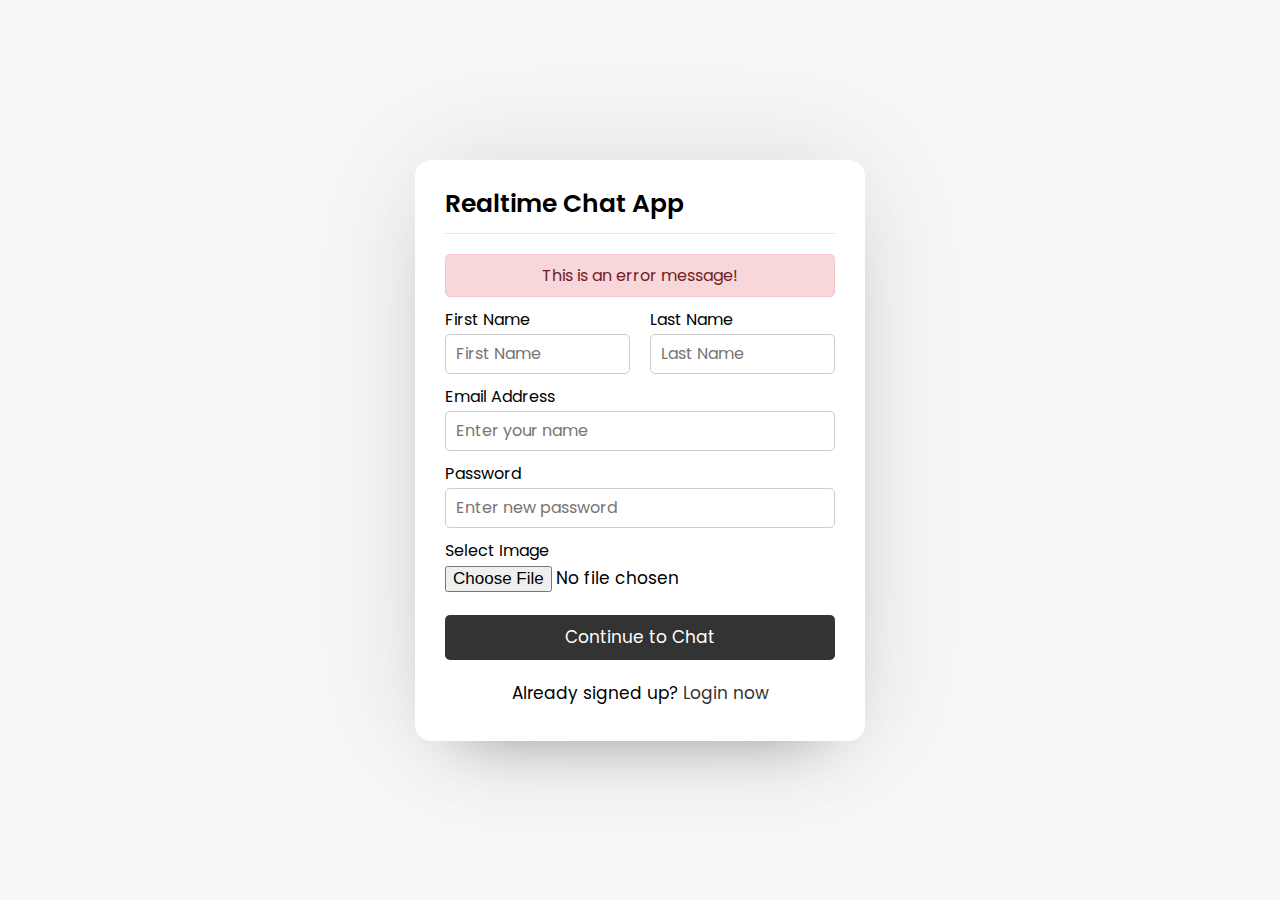
==== index.html @ 9f50fc24 "Add files via upload" ====
<!DOCTYPE html>
<html lang="en">
<head>
    <meta charset="UTF-8">
    <meta name="viewport" content="width=device-width, initial-scale=1.0">
    <link rel="stylesheet" href="style.css">
    <link rel="stylesheet" href="https://cdnjs.cloudflare.com/ajax/font-awesome/5.15.2/css/all.min.css">
    <title>Realtime Chat App</title>
</head>
<body>
    <div class="wrapper">
        <section class="form singup"> 
            <header>Realtime Chat App</header>
            <form action="#">
                <div class="error-txt">This is an error message!</div>
                <div class="name-details">
                    <div class="field input">
                        <label>First Name</label>
                        <input type="text" placeholder="First Name">
                    </div>
                    <div class="field input">
                        <label>Last Name</label>
                        <input type="text" placeholder="Last Name">
                    </div>
                </div>
                <div class="field input">
                    <label>Email Address</label>
                    <input type="text" placeholder="Enter your name">
                </div>
                <div class="field input">
                    <label>Password</label>
                    <input type="text" placeholder="Enter new password">
                </div>
                <div class="field image">
                    <label>Select Image</label>
                    <input type="file">
                </div>
                <div class="field button">
                    <input type="submit" value="Continue to Chat">
                </div>
            </form>
            <div class="link">Already signed up? <a href="#">Login now</a></div>
        </section>
    </div>
</body>
</html>
---- style.css ----
@import url('https://fonts.googleapis.com/css2?family=Poppins:ital,wght@0,100;0,200;0,300;0,400;0,500;0,600;0,700;0,800;0,900;1,100;1,200;1,300;1,400;1,500;1,600;1,700;1,800;1,900&display=swap');

* {
    margin: 0;
    padding: 0;
    box-sizing: border-box;
    text-decoration: none;
    font-family: 'Poppins', sans-serif;
}

body {
    display: flex;
    align-items: center;
    justify-content: center;
    min-height: 100vh;
    background: #f7f7f7;
}

.wrapper {
    background: #fff;
    width: 450px;
    border-radius: 16px;
    box-shadow: 0 0 128px 0 rgba(0, 0, 0, 0.1),
                0 32px 64px -48px rgba(0, 0, 0, 0.5);
    
}

/* Signup Form */

.form {
    padding: 25px 30px;
}

.form header {
    font-size: 25px;
    font-weight: 600;
    padding-bottom: 10px;
    border-bottom: 1px solid #e6e6e6;
}

.form form {
    margin: 20px 0;
}

.form form .error-txt {
    color: #721c24;
    background: #f8d7da;
    padding: 8px 10px;
    text-align: center;
    border-radius: 5px;
    margin-bottom: 10px;
    border: 1px solid #f5c6cb;
}

.form form .name-details {
    display: flex;
}

form .name-details .field:first-child {
    margin-right: 10px;
}

form .name-details .field:last-child {
    margin-left: 10px;
}

.form form .field {
    display: flex;
    flex-direction: column;
    margin-bottom: 10px;
}

.form form .field label {
    margin-bottom: 2px;
}

.form form .field input {
    outline: none;
}

.form form .input input {
    height: 40px;
    width: 100%;
    font-size: 16px;
    padding: 0 10px;
    border: 1px solid #ccc;
    border-radius: 5px;
}

.form form .image input {
    font-size: 17px;
}

.form form .button input {
    margin-top: 13px;
    height: 45px;
    border: none;
    font-size: 17px;
    font-weight: 400;
    background: #333;
    color: #fff;
    border-radius: 5px;
    cursor: pointer;
}

.form .link {
    text-align: center;
    margin: 10px 0;
    font-size: 17px;
}

.form .link a {
    color: #333;
}

.form .link a:hover {
    text-decoration: underline;
}
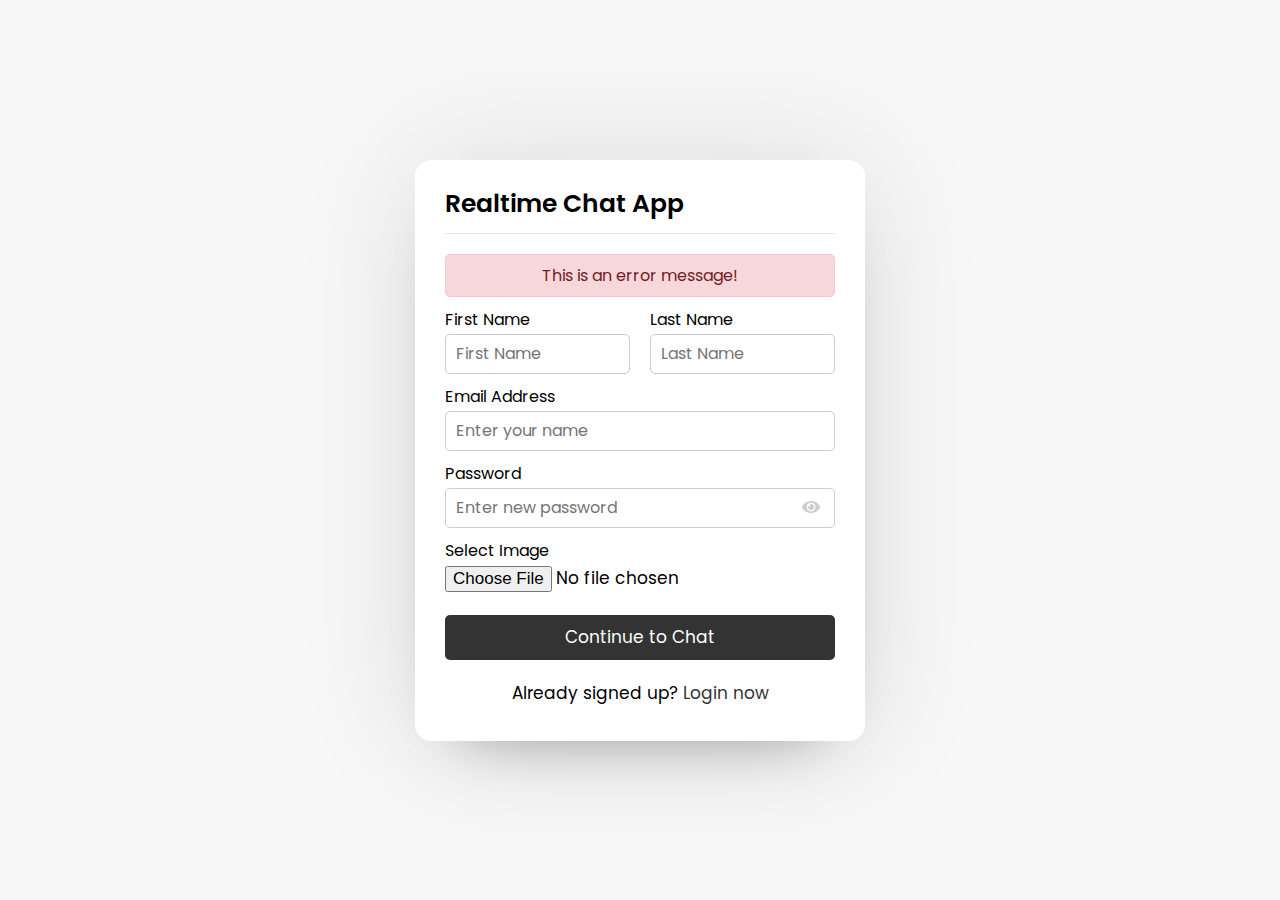
==== commit 70c1c18c: "Add some js code" ====
--- a/index.html
+++ b/index.html
@@ -4,7 +4,7 @@
     <meta charset="UTF-8">
     <meta name="viewport" content="width=device-width, initial-scale=1.0">
     <link rel="stylesheet" href="style.css">
-    <link rel="stylesheet" href="https://cdnjs.cloudflare.com/ajax/font-awesome/5.15.2/css/all.min.css">
+    <link rel="stylesheet" href="https://cdnjs.cloudflare.com/ajax/libs/font-awesome/5.15.2/css/all.min.css"/>
     <title>Realtime Chat App</title>
 </head>
 <body>
@@ -29,7 +29,8 @@
                 </div>
                 <div class="field input">
                     <label>Password</label>
-                    <input type="text" placeholder="Enter new password">
+                    <input type="password" placeholder="Enter new password">
+                    <i class="fas fa-eye"></i>
                 </div>
                 <div class="field image">
                     <label>Select Image</label>
@@ -42,5 +43,6 @@
             <div class="link">Already signed up? <a href="#">Login now</a></div>
         </section>
     </div>
+    <script src="javascript/pass-show-hide.js"></script>
 </body>
 </html>--- a/style.css
+++ b/style.css
@@ -66,6 +66,7 @@
 
 .form form .field {
     display: flex;
+    position: relative;
     flex-direction: column;
     margin-bottom: 10px;
 }
@@ -103,6 +104,20 @@
     cursor: pointer;
 }
 
+.form form .field i {
+    position: absolute;
+    right: 15px;
+    color: #ccc;
+    top: 70%;
+    transform: translateY(-50%);
+    cursor: pointer;
+}
+
+.form form .field i.active::before {
+    color: #333;
+    content: "\f070";
+}
+
 .form .link {
     text-align: center;
     margin: 10px 0;
@@ -116,3 +131,234 @@
 .form .link a:hover {
     text-decoration: underline;
 }
+
+/* Users Area */
+
+.users {
+    padding: 25px 30px;
+}
+
+.users header,
+.users-list a {
+    display: flex;
+    align-items: center;
+    padding-bottom: 20px;
+    justify-content: space-between;
+    border-bottom: 1px solid #e6e6e6;
+}
+
+.wrapper img {
+    object-fit: cover;
+    border-radius: 50%;
+}
+
+:is(.users, .users-list) .content {
+    display: flex;
+    align-items: center;
+}
+
+.users header .content img {
+    height: 50px;
+    width: 50px;
+}
+
+:is(.users, .users-list) .details {
+    margin-left: 15px;
+    color: #000;
+}
+
+:is(.users, .users-list) .details span {
+    font-size: 18px;
+    font-weight: 500;
+}
+
+.users header .logout {
+    color: #fff;
+    font-size: 17px;
+    padding: 7px 15px;
+    background: #333;
+    border-radius: 5px;
+}
+
+.users .search {
+    margin: 20px 0;
+    display: flex;
+    position: relative;
+    align-items: center;
+    justify-content: space-between;
+}
+
+.users .search .text {
+    font-size: 18px;
+}
+
+.users .search input {
+    position: absolute;
+    height: 42px;
+    width: calc(100% - 50px);
+    border: 1px solid #ccc;
+    padding: 0 13px;
+    font-size: 16px;
+    border-radius: 5px 0 0 5px;
+    outline: none;
+}
+
+.users .search button {
+    width: 47px;
+    height: 42px;
+    border: none;
+    outline: none;
+    color: #fff;
+    background: #333;
+    border-radius: 0 5px 5px 0;
+    cursor: pointer;
+    font-size: 17px;
+}
+
+.users-list {
+    max-height: 350px;
+    overflow-y: auto;
+}
+
+:is(.users-list, .chat-box)::-webkit-scrollbar {
+    width: 0;
+}
+
+.users-list a {
+    padding-right: 15px;
+    page-break-after: 10px;
+    padding-right: 15px;
+    border-bottom-color: #f1f1f1;
+}
+
+.users-list a:last-child {
+    border: none;
+    margin-bottom: 0;
+}
+
+.users-list a .content img {
+    height: 40px;
+    width: 40px;
+}
+
+.users-list a .content p {
+    color: #67676a;
+}
+
+.users-list a .status-dot {
+    font-size: 12px;
+    color: #468669;
+}
+
+/* We`ll use this class name in php to show offline status */
+.users-list a .status-dot.offline {
+    color: #ccc;
+}
+
+/* Chat Area */
+
+.chat-area header {
+    display: flex;
+    align-items: center;
+    padding: 18px 30px;
+}
+
+.chat-area header .back-icon {
+    font-size: 18px;
+    color: #333;
+}
+
+.chat-area header img {
+    height: 45px;
+    width: 45px;
+    margin: 0 15px;
+}
+
+.chat-area header span {
+    font-size: 17px;
+    font-weight: 500;
+}
+
+.chat-box {
+    height: 500px;
+    overflow-y: auto;
+    background: #f7f7f7;
+    padding: 10px 30px 20px 30px;
+    box-shadow: inset 0 32px 32px -32px rgb(0 0 0 / 5%),
+                inset 0 -32px 32px -32px rgb(0 0 0 / 5%);
+}
+
+.chat-box .chat {
+    margin: 15px 0;
+}
+
+.chat-box .chat p {
+    word-wrap: break-word;
+    padding: 8px 16px;
+    box-shadow: 0 0 32px rgb(0 0 0 / 5%),
+                0 16px 16px -16px rgb(0 0 0 / 5%);
+}
+
+.chat-box .outgoing {
+    display: flex;
+}
+
+.outgoing .details {
+    max-width: calc(100% - 130px);
+    margin-left: auto;
+}
+
+.outgoing .details p {
+    background: #333;
+    color: #fff;
+    border-radius: 18px 18px 0 18px;
+}
+
+.chat-box .incoming {
+    display: flex;
+    align-items: flex-end;
+}
+
+.chat-box .incoming img {
+    height: 35px;
+    width: 35px;
+}
+
+.incoming .details {
+    margin-left: 10px;
+    margin-right: auto;
+    max-width: calc(100% - 130px);
+}
+
+.incoming .details p {
+    color: #333;
+    background: #fff;
+    border-radius: 18px 18px 18px 0;
+}
+
+.chat-area .typing-area {
+    padding: 18px 30px;
+    display: flex;
+    justify-content: space-between;
+}
+
+.typing-area input {
+    height: 45px;
+    width: calc(100% - 58px);
+    font-size: 17px;
+    border: 1px solid #ccc;
+    padding: 0 13px;
+    border-radius: 5px 0 0 5px;
+    outline: none;
+}
+
+.typing-area button {
+    width: 55px;
+    border: none;
+    outline: none;
+    border-radius: 0 5px 5px 0;
+    background: #333;
+    color: #fff;
+    font-size: 19px;
+    cursor: pointer;
+}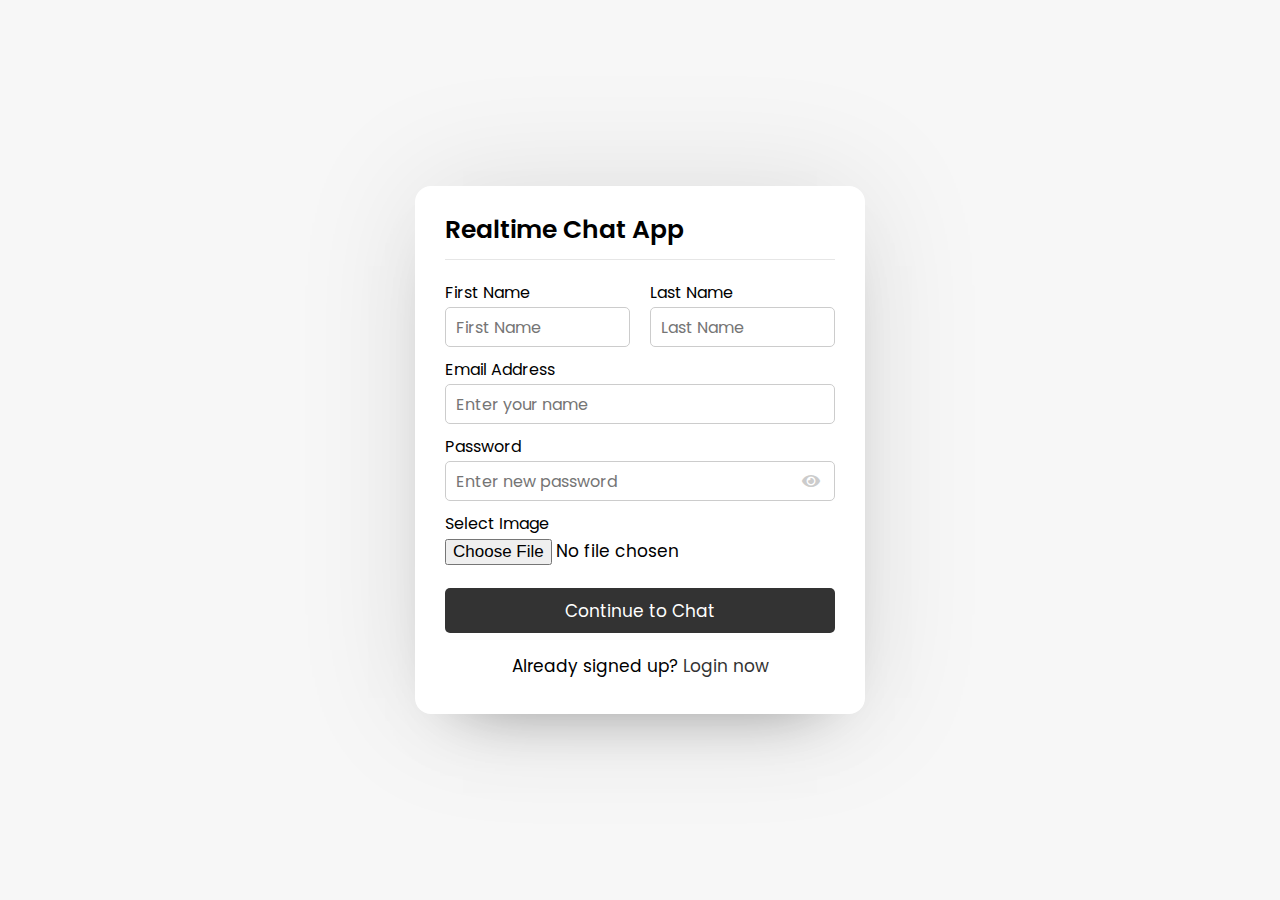
==== commit 03b48dd0: "Little change" ====
--- a/index.html
+++ b/index.html
@@ -9,7 +9,7 @@
 </head>
 <body>
     <div class="wrapper">
-        <section class="form singup"> 
+        <section class="form signup"> 
             <header>Realtime Chat App</header>
             <form action="#">
                 <div class="error-txt">This is an error message!</div>
@@ -44,5 +44,6 @@
         </section>
     </div>
     <script src="javascript/pass-show-hide.js"></script>
+    <script src="javascript/signup.js"></script>
 </body>
 </html>--- a/style.css
+++ b/style.css
@@ -50,6 +50,7 @@
     border-radius: 5px;
     margin-bottom: 10px;
     border: 1px solid #f5c6cb;
+    display: none;
 }
 
 .form form .name-details {
@@ -201,6 +202,14 @@
     font-size: 16px;
     border-radius: 5px 0 0 5px;
     outline: none;
+    opacity: 0;
+    pointer-events: none;
+    transition: all 0.3s ease;
+}
+ 
+.users .search input.active {
+    opacity: 1;
+    pointer-events: auto;
 }
 
 .users .search button {
@@ -208,11 +217,21 @@
     height: 42px;
     border: none;
     outline: none;
-    color: #fff;
-    background: #333;
+    color: #333;
+    background: #fff;
     border-radius: 0 5px 5px 0;
     cursor: pointer;
     font-size: 17px;
+    transition: all 0.2s ease;
+}
+
+.users .search button.active {
+    color: #fff;
+    background: #333;
+}
+
+.users .search button.active i::before {
+    content: "\f00d";
 }
 
 .users-list {
